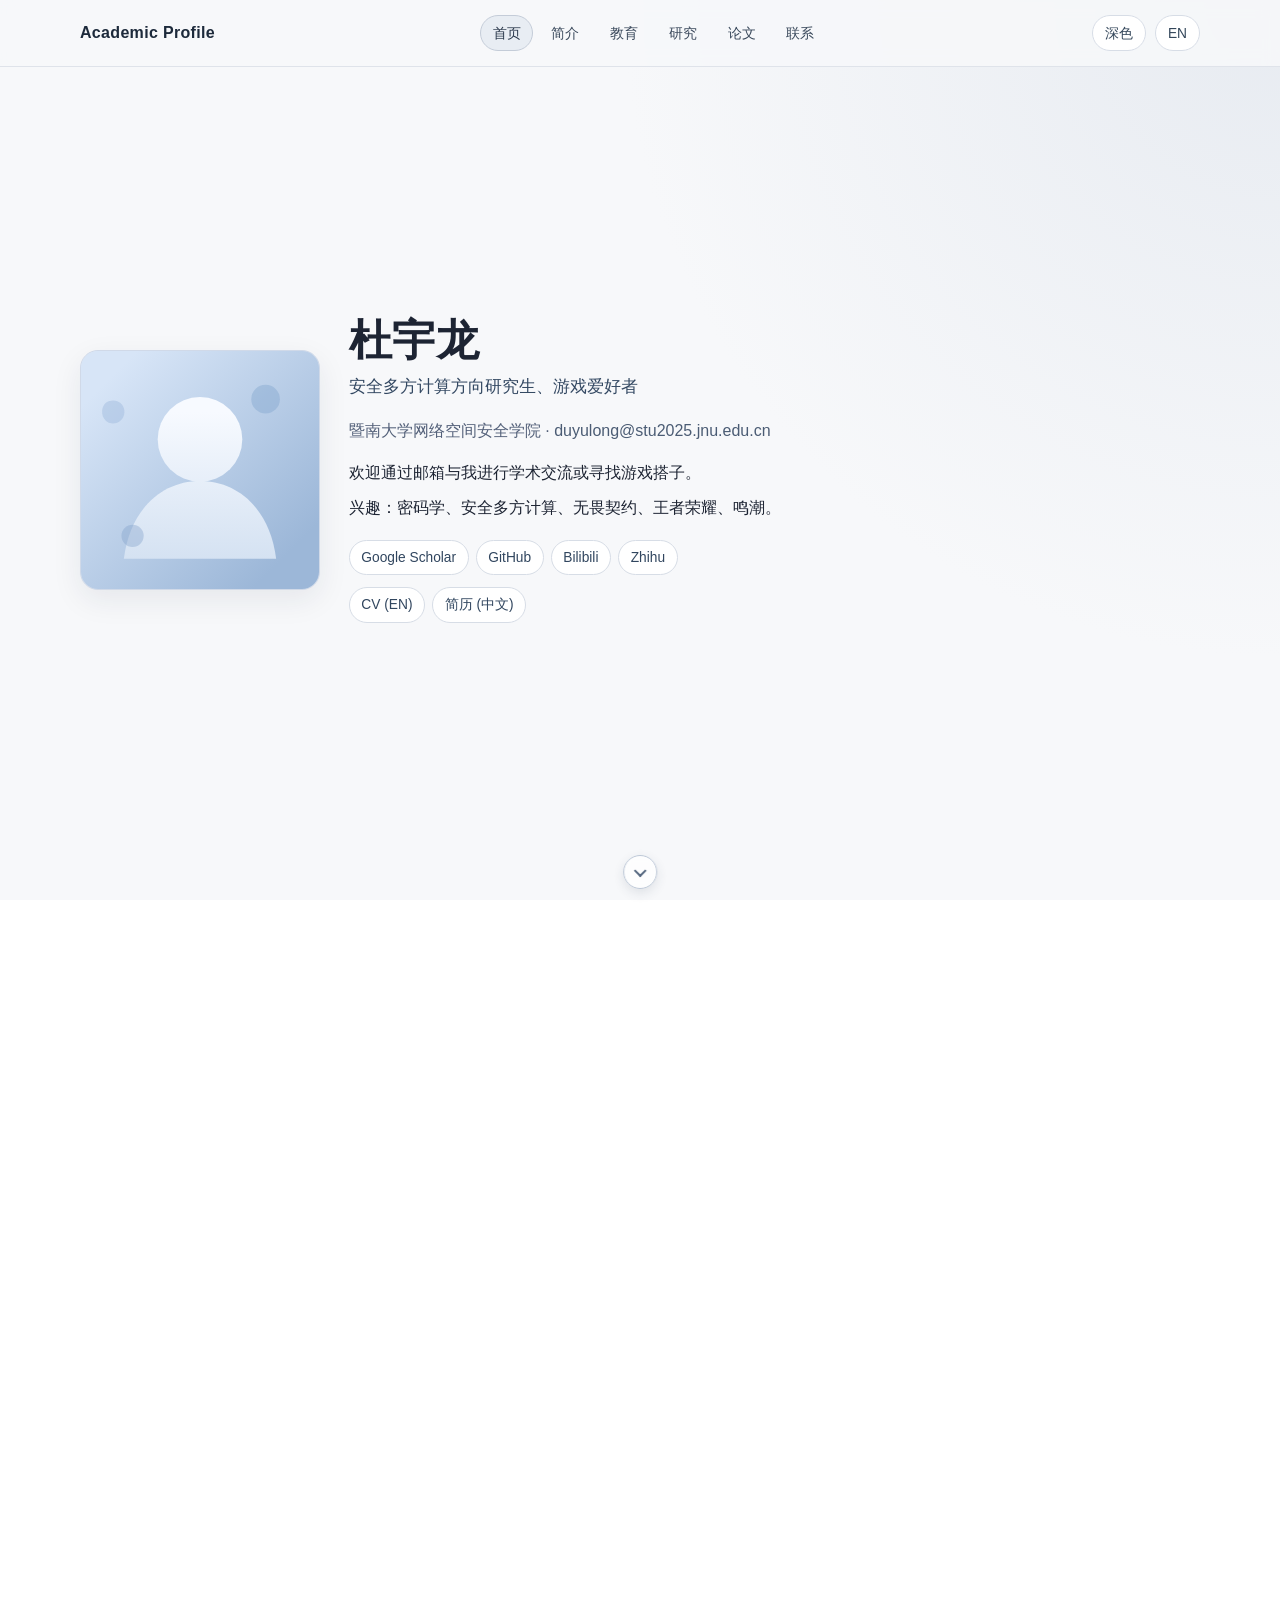
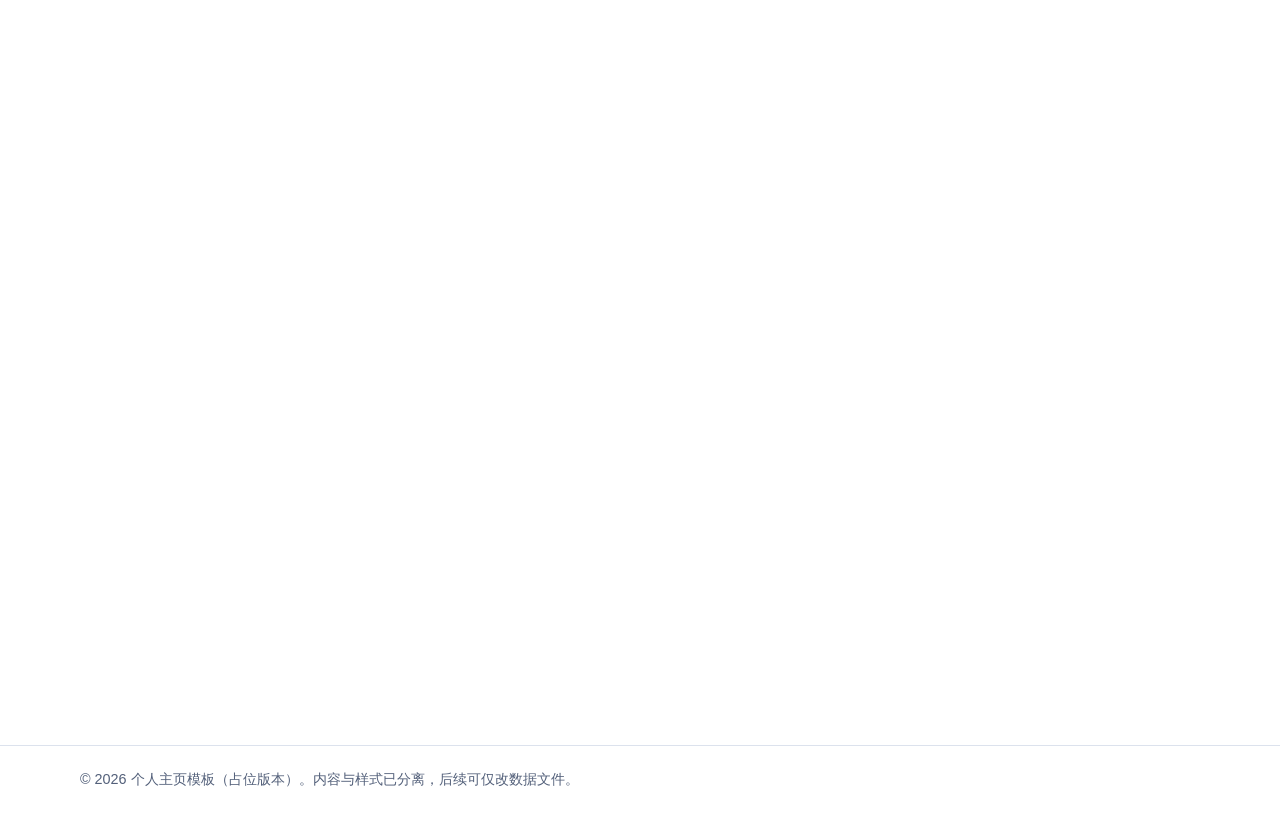
==== index.html @ 2ee60d87 "Add files via upload" ====
﻿<!doctype html>
<html lang="zh-CN">
  <head>
    <meta charset="UTF-8" />
    <meta name="viewport" content="width=device-width, initial-scale=1.0" />
    <title>Academic Homepage Template</title>
    <meta
      name="description"
      content="Academic personal homepage template with placeholder content."
    />
    <script>
      (function () {
        var theme = "light";
        try {
          var stored = localStorage.getItem("theme-preference");
          if (stored === "light" || stored === "dark") {
            theme = stored;
          }
        } catch (error) {}
        document.documentElement.setAttribute("data-theme", theme);
      })();
    </script>
    <link rel="icon" href="assets/images/profile-placeholder.svg" type="image/svg+xml" />
    <link rel="stylesheet" href="assets/css/styles.css?v=20260415m" />
  </head>
  <body>
    <div id="progress-bar" aria-hidden="true"></div>
    <a class="skip-link" href="#main-content">Skip to main content</a>

    <header class="site-header" id="top">
      <div class="container header-inner">
        <a class="brand" href="#hero" data-scroll-link>Academic Profile</a>
        <button
          class="menu-toggle"
          id="menu-toggle"
          aria-label="Toggle navigation menu"
          aria-expanded="false"
          aria-controls="site-nav"
        >
          Menu
        </button>
        <nav class="site-nav" id="site-nav" aria-label="Primary navigation">
          <ul class="nav-links" id="nav-links"></ul>
        </nav>
        <div class="header-actions">
          <button class="theme-toggle" id="theme-toggle" aria-label="Toggle color theme">
            Dark
          </button>
          <button class="lang-toggle" id="lang-toggle" aria-label="Toggle language">
            EN
          </button>
        </div>
      </div>
    </header>

    <main id="main-content">
      <section id="hero" class="section section-hero reveal">
        <div class="container" id="hero-root"></div>
        <a
          class="hero-scroll-hint"
          href="#about"
          data-scroll-link
          aria-label="Scroll to About Me section"
          title="Scroll to About Me"
        ></a>
      </section>

      <section id="about" class="section reveal">
        <div class="container section-shell" id="about-root"></div>
      </section>

      <section id="education" class="section reveal">
        <div class="container section-shell" id="education-root"></div>
      </section>

      <section id="projects" class="section reveal">
        <div class="container section-shell" id="projects-root"></div>
      </section>

      <section id="publications" class="section reveal">
        <div class="container section-shell" id="publications-root"></div>
      </section>

      <section id="location" class="section reveal">
        <div class="container section-shell" id="location-root"></div>
      </section>

      <section id="contact" class="section reveal">
        <div class="container section-shell" id="contact-root"></div>
      </section>
    </main>

    <footer class="site-footer">
      <div class="container" id="footer-root"></div>
    </footer>

    <script src="assets/js/content.js?v=20260415m" defer></script>
    <script src="assets/js/main.js?v=20260415n" defer></script>
  </body>
</html>
---- assets/css/styles.css ----
:root {
  --bg: #f7f8fa;
  --bg-soft: #ffffff;
  --bg-muted: #f0f2f5;
  --text: #1d2433;
  --text-muted: #5e6675;
  --line: #d7dde6;
  --accent: #4b5c74;
  --accent-soft: #e8edf3;
  --shadow: 0 10px 30px rgba(31, 42, 65, 0.08);
  --radius: 14px;
  --container-width: 70em;
  --reading-line-height: 1.68;
  --header-height: 4.15rem;
}

*,
*::before,
*::after {
  box-sizing: border-box;
}

html {
  scroll-behavior: smooth;
}

body {
  margin: 0;
  color: var(--text);
  background: radial-gradient(circle at top right, #e7ebf1 0%, var(--bg) 42%) fixed;
  font-family: "Source Serif 4", Georgia, serif;
  line-height: var(--reading-line-height);
}
html:lang(zh-CN) body,
html:lang(zh) body {
  font-family: "Source Serif 4", Georgia, "SimSun", "Songti SC", "STSong", serif;
}

a {
  color: var(--accent);
  text-decoration: none;
}

a:hover {
  text-decoration: underline;
}

button,
input {
  font: inherit;
}

.container {
  width: min(var(--container-width), calc(100% - 2.5rem));
  margin: 0 auto;
}

.skip-link {
  position: absolute;
  left: -9999px;
  top: auto;
}

.skip-link:focus {
  left: 0.75rem;
  top: 0.75rem;
  z-index: 10001;
  background: #fff;
  border: 1px solid var(--line);
  border-radius: 8px;
  padding: 0.4rem 0.7rem;
}

#progress-bar {
  position: fixed;
  top: 0;
  left: 0;
  height: 3px;
  width: 100%;
  transform: scaleX(0);
  transform-origin: 0 50%;
  will-change: transform;
  z-index: 10000;
  background: linear-gradient(90deg, #6e7785, #a7afbb);
}

#click-particle-layer {
  position: fixed;
  inset: 0;
  width: 100%;
  height: 100%;
  pointer-events: none;
  z-index: 10001;
}

.site-header {
  position: sticky;
  top: 0;
  z-index: 1000;
  backdrop-filter: blur(8px);
  background: rgba(247, 248, 250, 0.9);
  border-bottom: 1px solid rgba(215, 221, 230, 0.75);
}

.header-inner {
  display: grid;
  grid-template-columns: auto 1fr auto;
  align-items: center;
  gap: 1rem;
  min-height: 4.15rem;
}

.brand {
  font-family: "Noto Sans SC", "Segoe UI", sans-serif;
  font-size: 1rem;
  letter-spacing: 0.02em;
  font-weight: 650;
  color: #1d2a3b;
}

.menu-toggle {
  display: none;
  border: 1px solid var(--line);
  background: #fff;
  border-radius: 8px;
  padding: 0.3rem 0.65rem;
  color: #314154;
}

.site-nav {
  justify-self: center;
}

.nav-links {
  margin: 0;
  padding: 0;
  list-style: none;
  display: flex;
  align-items: center;
  gap: 0.4rem;
}

.nav-link {
  display: inline-block;
  border-radius: 999px;
  padding: 0.3rem 0.7rem;
  font-family: "Noto Sans SC", "Segoe UI", sans-serif;
  font-size: 0.9rem;
  color: #39485b;
  border: 1px solid transparent;
}

.nav-link:hover {
  text-decoration: none;
  border-color: var(--line);
  background: #fff;
}

.nav-link.is-active {
  background: var(--accent-soft);
  border-color: #c4ccd8;
  color: #2b394c;
}

.header-actions {
  display: flex;
  align-items: center;
  gap: 0.55rem;
}

.ghost-button,
.lang-toggle,
.theme-toggle {
  border: 1px solid var(--line);
  border-radius: 999px;
  background: #fff;
  color: #33465a;
  padding: 0.33rem 0.75rem;
  font-family: "Noto Sans SC", "Segoe UI", sans-serif;
  font-size: 0.86rem;
  --lang-hint-ring: rgba(140, 176, 226, 0.34);
}

.ghost-button:hover,
.lang-toggle:hover,
.theme-toggle:hover {
  text-decoration: none;
  background: var(--bg-muted);
}

.lang-toggle.lang-toggle-hint {
  animation: lang-toggle-nudge 1.05s ease-in-out 2;
}

@keyframes lang-toggle-nudge {
  0%,
  100% {
    transform: scale(1);
    box-shadow: 0 0 0 0 var(--lang-hint-ring);
  }
  35% {
    transform: scale(1.12);
    box-shadow: 0 0 0 0.34rem var(--lang-hint-ring);
  }
  65% {
    transform: scale(0.95);
    box-shadow: 0 0 0 0.08rem var(--lang-hint-ring);
  }
}

.section {
  padding: 2.3rem 0;
}

.section + .section {
  border-top: 1px solid rgba(214, 221, 234, 0.7);
}

.section-shell {
  display: grid;
  gap: 1rem;
}

.section-header {
  display: grid;
  gap: 0.35rem;
  margin-bottom: 0.8rem;
}

.section-title {
  margin: 0;
  font-size: clamp(1.35rem, 2.1vw, 1.7rem);
  line-height: 1.24;
}

.section-subtitle {
  margin: 0;
  color: var(--text-muted);
  font-size: 0.95rem;
  font-family: "Noto Sans SC", "Segoe UI", sans-serif;
}

.section-body p {
  margin: 0.55rem 0 0;
  color: #263349;
}

.section-list {
  margin: 0.7rem 0 0;
  padding-left: 1.2rem;
}

.section-list li {
  margin-top: 0.35rem;
  color: #2e3a4f;
}

.section-hero {
  min-height: calc(100vh - var(--header-height));
  min-height: calc(100dvh - var(--header-height));
  position: relative;
  display: flex;
  align-items: center;
  padding: 1.2rem 0 3rem;
}

.hero-scroll-hint {
  position: absolute;
  left: 50%;
  bottom: 0.75rem;
  transform: translateX(-50%);
  width: 2.1rem;
  height: 2.1rem;
  border-radius: 999px;
  border: 1px solid #bcc7d6;
  background: rgba(255, 255, 255, 0.72);
  box-shadow: 0 4px 12px rgba(41, 55, 81, 0.12);
  backdrop-filter: blur(5px);
  cursor: pointer;
  text-decoration: none;
  animation: hero-arrow-bob 1.45s ease-in-out infinite;
}

.hero-scroll-hint::before {
  content: "";
  position: absolute;
  left: 50%;
  top: 46%;
  width: 0.58rem;
  height: 0.58rem;
  border-right: 2px solid #53657e;
  border-bottom: 2px solid #53657e;
  transform: translate(-50%, -50%) rotate(45deg);
}

.hero-scroll-hint:hover {
  background: rgba(255, 255, 255, 0.94);
}


@keyframes hero-arrow-bob {
  0%,
  100% {
    transform: translateX(-50%) translateY(0);
  }
  50% {
    transform: translateX(-50%) translateY(4px);
  }
}

.hero-layout {
  display: grid;
  grid-template-columns: minmax(180px, 240px) minmax(0, 1fr);
  gap: 1.8rem;
  align-items: center;
}

.hero-avatar {
  width: 100%;
  border-radius: 18px;
  border: 1px solid #d0d9e8;
  box-shadow: var(--shadow);
  display: block;
  background: #dde6f3;
}

.hero-name {
  margin: 0;
  font-size: clamp(2rem, 4vw, 2.7rem);
  line-height: 1.1;
  letter-spacing: 0.01em;
}

.hero-role {
  margin-top: 0.5rem;
  color: #334862;
  font-size: 1.05rem;
}

.hero-contact {
  margin-top: 0.3rem;
  color: #536079;
  font-family: "Noto Sans SC", "Segoe UI", sans-serif;
}

.hero-summary {
  margin-top: 0.95rem;
}

.hero-summary p {
  margin: 0.5rem 0 0;
}

.social-list {
  margin: 1.1rem 0 0;
  padding: 0;
  list-style: none;
  display: flex;
  flex-wrap: wrap;
  gap: 0.45rem;
}

.social-list a,
.hero-cv a {
  display: inline-flex;
  align-items: center;
  border: 1px solid var(--line);
  background: #fff;
  border-radius: 999px;
  padding: 0.32rem 0.72rem;
  color: #31465f;
  font-family: "Noto Sans SC", "Segoe UI", sans-serif;
  font-size: 0.86rem;
}

.social-list a:hover,
.hero-cv a:hover {
  text-decoration: none;
  background: var(--bg-muted);
}

.hero-cv {
  margin-top: 0.75rem;
  display: flex;
  flex-wrap: wrap;
  gap: 0.45rem;
}

.card-grid {
  display: grid;
  gap: 0.85rem;
}

.card {
  background: var(--bg-soft);
  border: 1px solid var(--line);
  border-radius: var(--radius);
  padding: 0.9rem 1rem;
  box-shadow: 0 4px 18px rgba(20, 35, 60, 0.04);
}

.card-title {
  margin: 0;
  font-size: 1.02rem;
  line-height: 1.35;
}

.card-meta {
  margin-top: 0.25rem;
  color: #56647b;
  font-family: "Noto Sans SC", "Segoe UI", sans-serif;
  font-size: 0.9rem;
}

.timeline {
  position: relative;
  margin-top: 0.75rem;
  padding-left: 1.3rem;
}

.timeline::before {
  content: "";
  position: absolute;
  left: 0.36rem;
  top: 0.2rem;
  bottom: 0.2rem;
  width: 1px;
  background: #c5d2e8;
}

.timeline-item {
  position: relative;
  margin-top: 0.6rem;
  background: #fff;
  border: 1px solid var(--line);
  border-radius: var(--radius);
  padding: 0.8rem 0.9rem;
}

.timeline-item::before {
  content: "";
  position: absolute;
  left: -1.11rem;
  top: 1rem;
  width: 0.58rem;
  height: 0.58rem;
  border-radius: 50%;
  border: 1px solid #9eb6da;
  background: #fff;
}

.timeline-head {
  display: flex;
  flex-wrap: wrap;
  gap: 0.45rem;
  justify-content: space-between;
}

.timeline-school {
  display: flex;
  align-items: center;
  gap: 0.55rem;
  min-width: 0;
}

.school-title-wordmark {
  display: flex;
  align-items: center;
  gap: 0.36rem;
  line-height: 1.1;
}

.school-wordmark {
  display: block;
  width: auto;
  height: 1.4rem;
  object-fit: contain;
  filter: none;
}

.school-wordmark-jnu {
  height: 1.6rem;
}

.school-wordmark-swu {
  height: 1.34rem;
}

.school-tier {
  color: inherit;
  font-size: 1em;
  font-weight: inherit;
  line-height: inherit;
  font-family: inherit;
}

.school-emblem {
  width: 50px;
  height: 50px;
  flex: 0 0 50px;
  border-radius: 50%;
  border: 1px solid #b8c8e0;
  background: #fff;
  object-fit: contain;
  box-shadow: 0 2px 8px rgba(27, 38, 60, 0.12);
}

.timeline-date {
  color: #5c6980;
  font-family: "Noto Sans SC", "Segoe UI", sans-serif;
  font-size: 0.87rem;
}

.publication-panel {
  display: grid;
  gap: 0.9rem;
}

.publication-toolbar {
  display: grid;
  gap: 0.75rem;
}

.publication-stats {
  display: flex;
  flex-wrap: wrap;
  gap: 0.55rem;
}

.stat-pill {
  border-radius: 999px;
  background: #fff;
  border: 1px solid var(--line);
  padding: 0.3rem 0.7rem;
  font-family: "Noto Sans SC", "Segoe UI", sans-serif;
  font-size: 0.86rem;
}

.publication-search {
  width: 100%;
  border: 1px solid var(--line);
  border-radius: 10px;
  background: #fff;
  padding: 0.52rem 0.7rem;
}

.publication-search::placeholder {
  color: #7b8ca5;
}

.publication-search:focus,
.filter-btn:focus,
.lang-toggle:focus,
.theme-toggle:focus,
.ghost-button:focus,
.menu-toggle:focus,
.nav-link:focus,
.address-toggle:focus {
  outline: 2px solid #8cb0e2;
  outline-offset: 2px;
}

.filter-row {
  display: flex;
  flex-wrap: wrap;
  gap: 0.45rem;
}

.filter-btn {
  border: 1px solid var(--line);
  background: #fff;
  border-radius: 999px;
  padding: 0.28rem 0.7rem;
  font-family: "Noto Sans SC", "Segoe UI", sans-serif;
  font-size: 0.84rem;
  color: #334964;
}

.filter-btn.is-active {
  border-color: #c0c9d6;
  background: var(--accent-soft);
  color: #2b394c;
}

.pub-list {
  display: grid;
  gap: 0.6rem;
}

.publication-card {
  background: #fff;
  border: 1px solid var(--line);
  border-radius: var(--radius);
  padding: 0.9rem 1rem;
  display: grid;
  gap: 0.45rem;
}

.pub-head {
  display: flex;
  flex-wrap: wrap;
  gap: 0.45rem;
  align-items: center;
}

.pub-year,
.pub-type,
.pub-tag {
  border-radius: 999px;
  padding: 0.12rem 0.52rem;
  font-family: "Noto Sans SC", "Segoe UI", sans-serif;
  font-size: 0.78rem;
  border: 1px solid #cbd2de;
  background: #f2f5f9;
  color: #3e4d60;
}

.pub-links {
  display: flex;
  flex-wrap: wrap;
  gap: 0.45rem;
}

.pub-links a {
  font-family: "Noto Sans SC", "Segoe UI", sans-serif;
  font-size: 0.84rem;
}

.pub-empty {
  display: none;
  border: 1px dashed #c3cee0;
  border-radius: var(--radius);
  padding: 1rem;
  background: #fff;
  color: #5e6a80;
}

.pub-empty.is-visible {
  display: block;
}

.location-card {
  display: grid;
  gap: 0.75rem;
}

.address-toggle {
  width: fit-content;
  border: 1px solid var(--line);
  border-radius: 999px;
  background: #fff;
  color: #334962;
  padding: 0.28rem 0.7rem;
  font-family: "Noto Sans SC", "Segoe UI", sans-serif;
  font-size: 0.84rem;
}

.map-placeholder,
.map-embed {
  width: 100%;
  border-radius: var(--radius);
  border: 1px solid var(--line);
  box-shadow: 0 3px 12px rgba(27, 38, 60, 0.08);
  display: block;
}

.map-embed {
  min-height: 300px;
  border: 1px solid var(--line);
  background: #eef2f8;
}
.map-embed-crop {
  --map-crop-top: 30%;
  --map-crop-bottom: 25%;
  --map-crop-side: 35%;
  position: relative;
  width: 100%;
  min-height: 425px;
  border-radius: var(--radius);
  border: 1px solid var(--line);
  box-shadow: 0 3px 12px rgba(27, 38, 60, 0.08);
  background: #eef2f8;
  overflow: hidden;
}

.map-embed--inner {
  position: absolute;
  top: calc(var(--map-crop-top) * -1);
  left: calc(var(--map-crop-side) * -1);
  width: calc(100% + var(--map-crop-side) + var(--map-crop-side));
  height: calc(100% + var(--map-crop-top) + var(--map-crop-bottom));
  min-height: 0;
  border: 0;
  border-radius: 0;
  box-shadow: none;
}

.amap-interactive-map {
  position: relative;
  overflow: hidden;
}

.amap-interactive-map .leaflet-container {
  width: 100%;
  height: 100%;
  border-radius: inherit;
  background: #e9eff8;
  font-family: "Noto Sans SC", "Segoe UI", sans-serif;
}

.map-embed-frame {
  width: 100%;
  height: 100%;
  min-height: inherit;
  border: 0;
  border-radius: inherit;
  display: block;
}

.map-loading,
.map-fallback-text {
  min-height: inherit;
  height: 100%;
  display: flex;
  align-items: center;
  justify-content: center;
  margin: 0;
  color: #596880;
  font-family: "Noto Sans SC", "Segoe UI", sans-serif;
  font-size: 0.9rem;
}

.map-actions {
  margin: 0;
}

.map-open-link {
  display: inline-flex;
  align-items: center;
  gap: 0.35rem;
  border: 1px solid var(--line);
  border-radius: 999px;
  background: #fff;
  color: #334962;
  padding: 0.28rem 0.75rem;
  font-family: "Noto Sans SC", "Segoe UI", sans-serif;
  font-size: 0.84rem;
  text-decoration: none;
}

.map-open-link:hover {
  background: var(--bg-muted);
  text-decoration: none;
}

.contact-grid {
  display: grid;
  grid-template-columns: repeat(2, minmax(0, 1fr));
  gap: 0.6rem;
}

.contact-item {
  background: #fff;
  border: 1px solid var(--line);
  border-radius: var(--radius);
  padding: 0.75rem 0.85rem;
}

.contact-label {
  margin: 0;
  font-family: "Noto Sans SC", "Segoe UI", sans-serif;
  font-size: 0.82rem;
  color: #61708a;
}

.contact-value {
  margin: 0.2rem 0 0;
  color: #1f3046;
}

.site-footer {
  border-top: 1px solid rgba(214, 221, 234, 0.85);
  padding: 1.3rem 0 1.9rem;
}

.site-footer p {
  margin: 0;
  color: #53607a;
  font-family: "Noto Sans SC", "Segoe UI", sans-serif;
  font-size: 0.9rem;
}

.muted {
  color: var(--text-muted);
}

.hidden {
  display: none !important;
}

.reveal {
  opacity: 0;
  transform: translateY(18px);
  transition: opacity 0.45s ease, transform 0.45s ease;
}

.reveal.is-visible {
  opacity: 1;
  transform: none;
}

@media (max-width: 1024px) {
  .header-inner {
    grid-template-columns: auto auto 1fr;
  }

  .menu-toggle {
    display: inline-flex;
    justify-self: start;
  }

  .site-nav {
    grid-column: 1 / -1;
    justify-self: stretch;
    display: none;
    padding-bottom: 0.75rem;
  }

  .site-header.menu-open .site-nav {
    display: block;
  }

  .nav-links {
    flex-wrap: wrap;
  }

  .header-actions {
    justify-self: end;
  }
}

@media (max-width: 768px) {
  .container {
    width: min(var(--container-width), calc(100% - 1.6rem));
  }

  .hero-layout {
    grid-template-columns: 1fr;
  }

  .hero-avatar-wrap {
    max-width: 220px;
  }

  .contact-grid {
    grid-template-columns: 1fr;
  }

  .map-embed {
    min-height: 240px;
  }

  .map-embed-crop {
    --map-crop-top: 30%;
    --map-crop-bottom: 23%;
    --map-crop-side: 13%;
    min-height: 320px;
  }

  .school-emblem {
    width: 36px;
    height: 36px;
    flex-basis: 36px;
  }

  .school-wordmark {
    height: 1.16rem;
  }

  .school-wordmark-jnu {
    height: 1.3rem;
  }

  .school-wordmark-swu {
    height: 1.16rem;
  }

}

@media (max-width: 560px) {
  .header-actions {
    gap: 0.4rem;
  }

  .ghost-button,
  .lang-toggle,
  .theme-toggle {
    padding: 0.28rem 0.58rem;
    font-size: 0.8rem;
  }

  .section {
    padding: 1.85rem 0;
  }
}

@media (prefers-reduced-motion: reduce) {
  html {
    scroll-behavior: auto;
  }

  #progress-bar,
  .reveal {
    transition: none;
  }

}





.menu-toggle,
.ghost-button,
.lang-toggle,
.theme-toggle,
.nav-link,
.card,
.timeline-item,
.publication-card,
.contact-item,
.stat-pill,
.publication-search,
.filter-btn,
.address-toggle,
.social-list a,
.hero-cv a,
.site-header,
body {
  transition: background-color 0.25s ease, color 0.25s ease, border-color 0.25s ease, box-shadow 0.25s ease;
}

html[data-theme="dark"] body {
  color: #e2e9f5;
  background: radial-gradient(circle at top right, #2a4169 0%, #0e1728 45%) fixed;
}

html[data-theme="dark"] a {
  color: #a8cbff;
}

html[data-theme="dark"] #progress-bar {
  background: linear-gradient(90deg, #4a74ab, #7ea3d5);
}

html[data-theme="dark"] .site-header {
  background: rgba(12, 18, 30, 0.84);
  border-bottom: 1px solid rgba(70, 90, 125, 0.6);
}

html[data-theme="dark"] .brand {
  color: #e8f0ff;
}

html[data-theme="dark"] .menu-toggle,
html[data-theme="dark"] .ghost-button,
html[data-theme="dark"] .lang-toggle,
html[data-theme="dark"] .theme-toggle,
html[data-theme="dark"] .social-list a,
html[data-theme="dark"] .hero-cv a,
html[data-theme="dark"] .filter-btn,
html[data-theme="dark"] .address-toggle,
html[data-theme="dark"] .publication-search,
html[data-theme="dark"] .stat-pill {
  background: #1a2740;
  border-color: #364867;
  color: #d3def4;
}

html[data-theme="dark"] .lang-toggle {
  --lang-hint-ring: rgba(126, 163, 213, 0.42);
}

html[data-theme="dark"] .publication-search::placeholder {
  color: #9cb0d1;
}

html[data-theme="dark"] .nav-link {
  color: #c5d1e8;
}

html[data-theme="dark"] .nav-link:hover {
  background: #202f4a;
  border-color: #3a4e71;
}

html[data-theme="dark"] .nav-link.is-active {
  background: #2c4063;
  border-color: #4f6f9f;
  color: #e3edff;
}

html[data-theme="dark"] .hero-scroll-hint {
  border-color: #4f6488;
  background: rgba(21, 33, 53, 0.72);
  box-shadow: 0 6px 16px rgba(5, 11, 20, 0.34);
}

html[data-theme="dark"] .hero-scroll-hint::before {
  border-right-color: #b7c8e5;
  border-bottom-color: #b7c8e5;
}

html[data-theme="dark"] .hero-scroll-hint:hover {
  background: rgba(30, 46, 72, 0.9);
}

html[data-theme="dark"] .section + .section {
  border-top: 1px solid rgba(70, 90, 125, 0.5);
}

html[data-theme="dark"] .section-body p,
html[data-theme="dark"] .section-list li,
html[data-theme="dark"] .hero-role,
html[data-theme="dark"] .hero-contact,
html[data-theme="dark"] .card-meta,
html[data-theme="dark"] .timeline-date,
html[data-theme="dark"] .contact-label,
html[data-theme="dark"] .site-footer p {
  color: #aebdd8;
}

html[data-theme="dark"] .card,
html[data-theme="dark"] .timeline-item,
html[data-theme="dark"] .publication-card,
html[data-theme="dark"] .contact-item,
html[data-theme="dark"] .pub-empty {
  background: #172236;
  border-color: #33445f;
}

html[data-theme="dark"] .timeline::before {
  background: #47638d;
}

html[data-theme="dark"] .timeline-item::before {
  border-color: #5f81b7;
  background: #172236;
}

html[data-theme="dark"] .school-emblem {
  border-color: #b8c8e0;
  background: #fff;
  filter: none !important;
  opacity: 1;
}

html[data-theme="dark"] .school-wordmark {
  filter: brightness(0) invert(1);
  opacity: 0.96;
}

html[data-theme="dark"] .hero-avatar {
  background: #243651;
  border-color: #405879;
  box-shadow: 0 12px 28px rgba(5, 10, 20, 0.38);
}

html[data-theme="dark"] .map-placeholder,
html[data-theme="dark"] .map-embed,
html[data-theme="dark"] .map-embed-crop {
  border-color: #33445f;
  box-shadow: 0 8px 18px rgba(4, 8, 16, 0.35);
}

html[data-theme="dark"] .amap-interactive-map .leaflet-container {
  background: #1a2a42;
}

html[data-theme="dark"] .map-loading,
html[data-theme="dark"] .map-fallback-text {
  color: #b5c5df;
}

html[data-theme="dark"] .map-open-link {
  background: #1a2740;
  border-color: #364867;
  color: #d3def4;
}

html[data-theme="dark"] .map-open-link:hover {
  background: #223454;
}

html[data-theme="dark"] .pub-year,
html[data-theme="dark"] .pub-type,
html[data-theme="dark"] .pub-tag {
  border-color: #4b6b9b;
  background: #2a3f61;
  color: #d8e6ff;
}

html[data-theme="dark"] .site-footer {
  border-top: 1px solid rgba(70, 90, 125, 0.55);
}
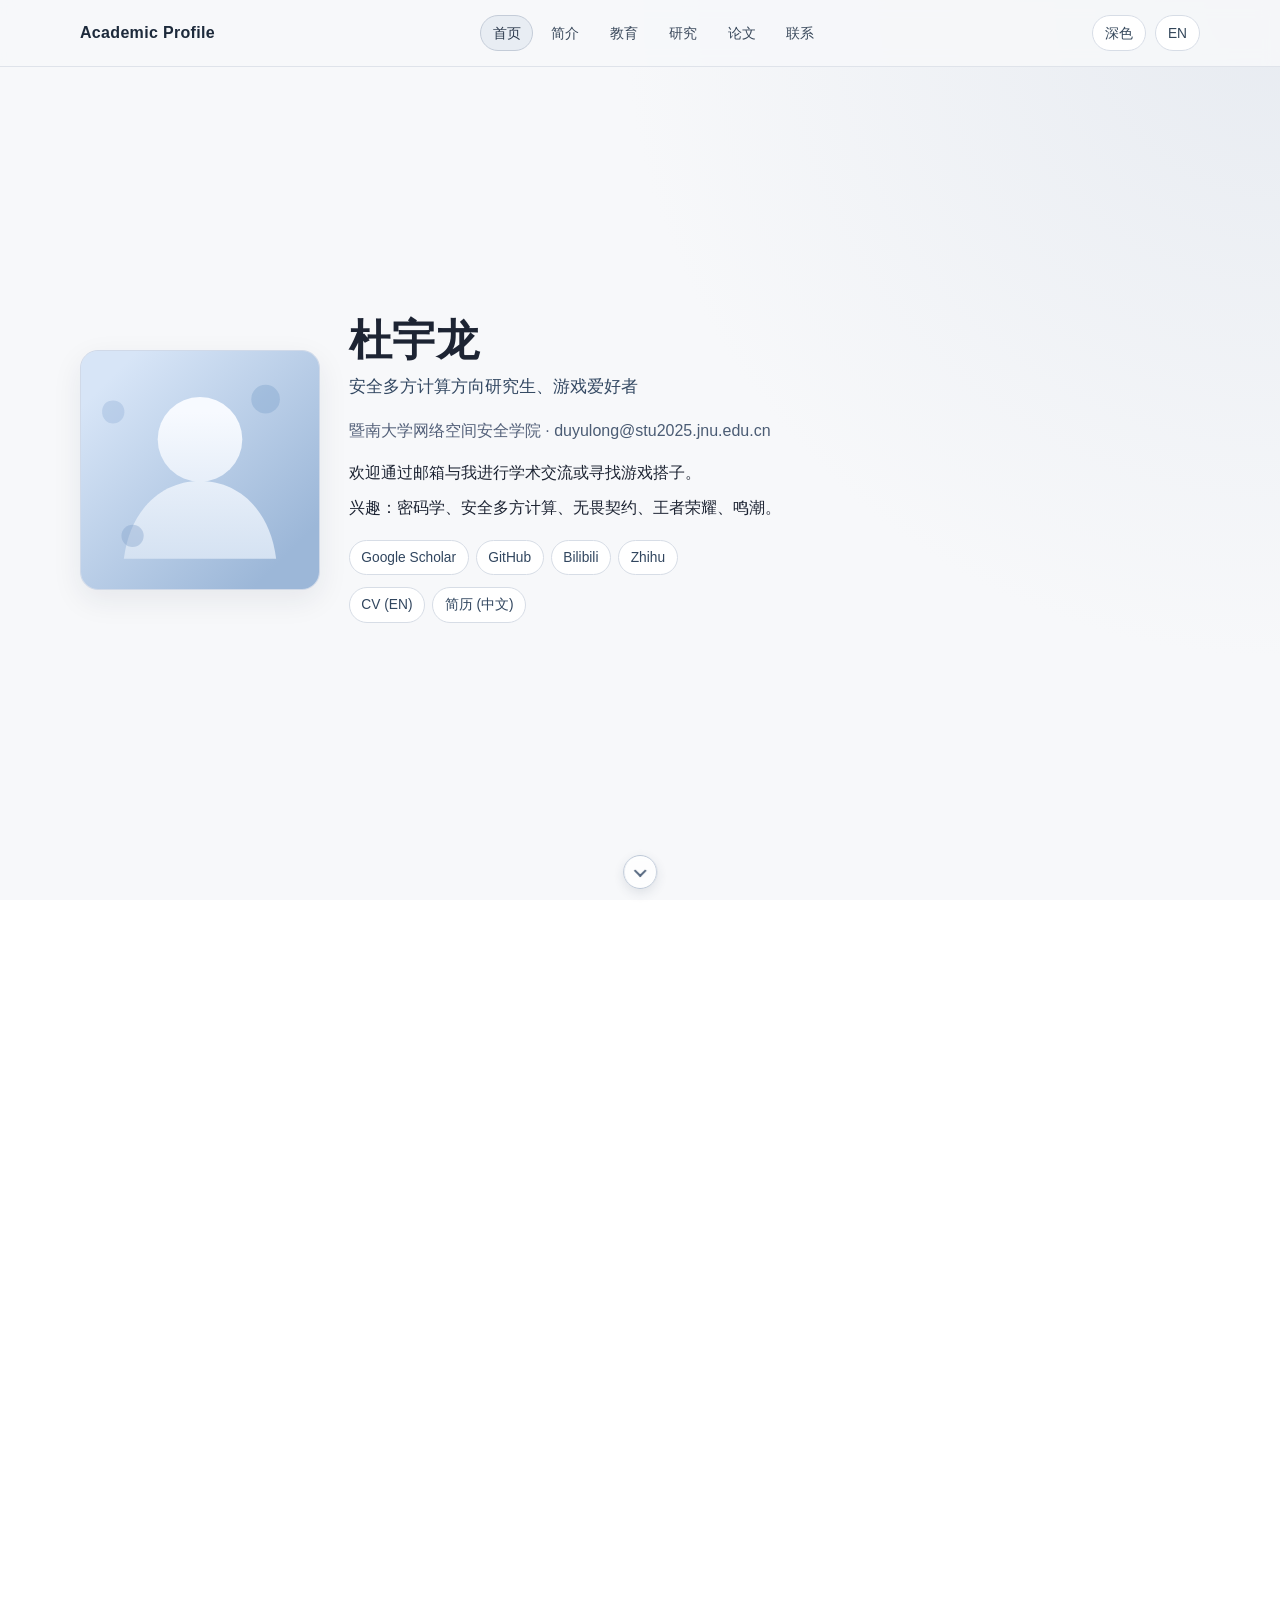
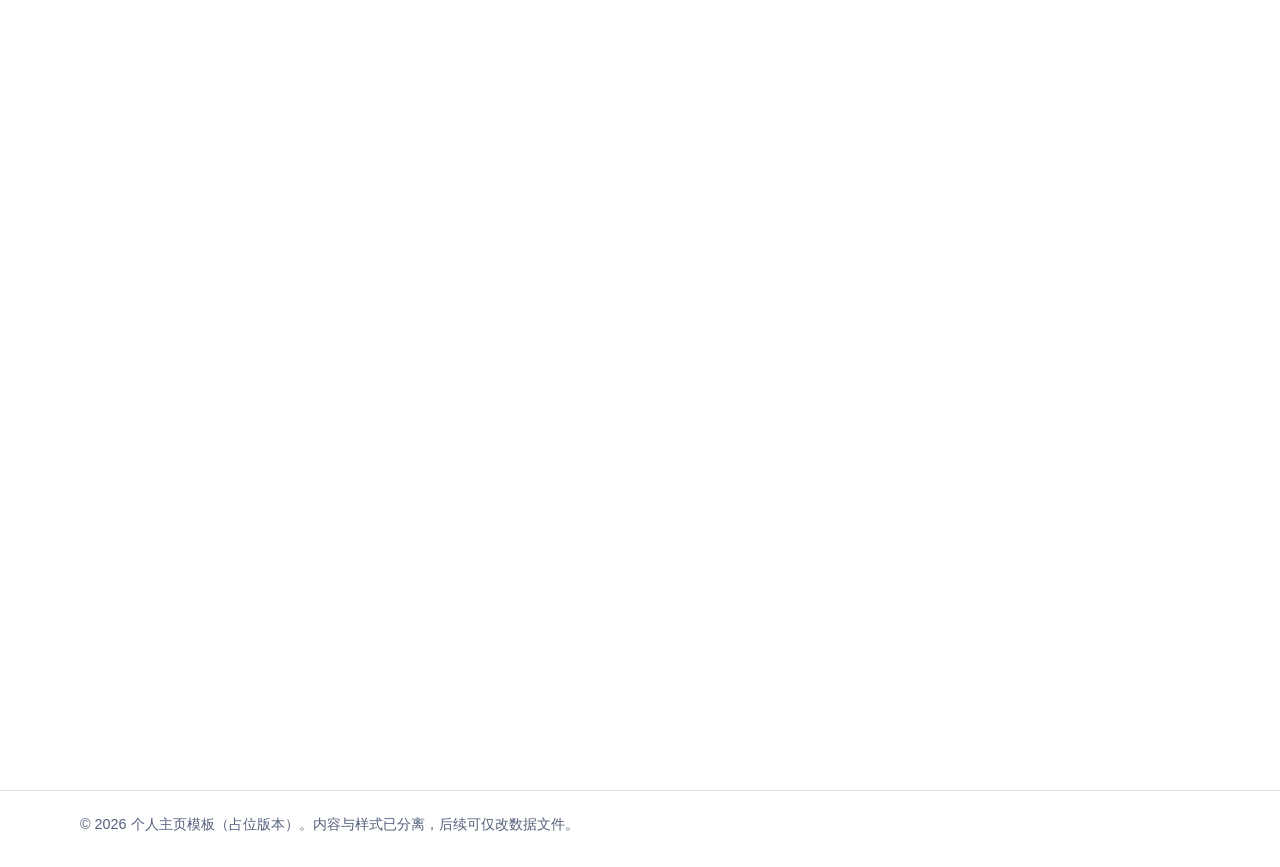
==== commit 31ae5aed: "Switch Chinese location map to AMap" ====
--- a/index.html
+++ b/index.html
@@ -20,8 +20,8 @@
         document.documentElement.setAttribute("data-theme", theme);
       })();
     </script>
-    <link rel="icon" href="assets/images/profile-placeholder.svg" type="image/svg+xml" />
-    <link rel="stylesheet" href="assets/css/styles.css?v=20260415m" />
+    <link rel="icon" href="assets/images/profile-placeholder.svg" type="image/svg+xml" />
+    <link rel="stylesheet" href="assets/css/styles.css?v=20260509f" />
   </head>
   <body>
     <div id="progress-bar" aria-hidden="true"></div>
@@ -46,8 +46,8 @@
           <button class="theme-toggle" id="theme-toggle" aria-label="Toggle color theme">
             Dark
           </button>
-          <button class="lang-toggle" id="lang-toggle" aria-label="Toggle language">
-            EN
+          <button class="lang-toggle" id="lang-toggle" aria-label="Toggle language">
+            EN
           </button>
         </div>
       </div>
@@ -94,10 +94,10 @@
       <div class="container" id="footer-root"></div>
     </footer>
 
-    <script src="assets/js/content.js?v=20260415m" defer></script>
-    <script src="assets/js/main.js?v=20260415n" defer></script>
+    <script src="assets/js/content.js?v=20260509f" defer></script>
+    <script src="assets/js/main.js?v=20260509f" defer></script>
   </body>
 </html>
-
-
-
+
+
+
--- a/assets/css/styles.css
+++ b/assets/css/styles.css
@@ -698,14 +698,55 @@
 .amap-interactive-map {
   position: relative;
   overflow: hidden;
-}
-
-.amap-interactive-map .leaflet-container {
+  min-height: 425px;
+}
+
+.amap-interactive-map .leaflet-container,
+.amap-interactive-map .amap-container {
   width: 100%;
-  height: 100%;
+  height: 100% !important;
+  min-height: inherit;
   border-radius: inherit;
   background: #e9eff8;
   font-family: "Noto Sans SC", "Segoe UI", sans-serif;
+}
+
+.amap-interactive-map .amap-maps {
+  border-radius: inherit;
+}
+
+.amap-location-pin {
+  position: relative;
+  display: block;
+  width: 24px;
+  height: 34px;
+  filter: drop-shadow(0 3px 5px rgba(20, 32, 52, 0.28));
+}
+
+.amap-location-pin::before {
+  content: "";
+  position: absolute;
+  left: 50%;
+  top: 0;
+  width: 24px;
+  height: 24px;
+  border: 2px solid #ffffff;
+  border-radius: 50% 50% 50% 0;
+  background: #e23b32;
+  transform: translateX(-50%) rotate(-45deg);
+  box-sizing: border-box;
+}
+
+.amap-location-pin::after {
+  content: "";
+  position: absolute;
+  left: 50%;
+  top: 7px;
+  width: 8px;
+  height: 8px;
+  border-radius: 50%;
+  background: #ffffff;
+  transform: translateX(-50%);
 }
 
 .map-embed-frame {
@@ -1073,7 +1114,8 @@
   box-shadow: 0 8px 18px rgba(4, 8, 16, 0.35);
 }
 
-html[data-theme="dark"] .amap-interactive-map .leaflet-container {
+html[data-theme="dark"] .amap-interactive-map .leaflet-container,
+html[data-theme="dark"] .amap-interactive-map .amap-container {
   background: #1a2a42;
 }
 
@@ -1115,6 +1157,3 @@
 
 
 
-
-
-
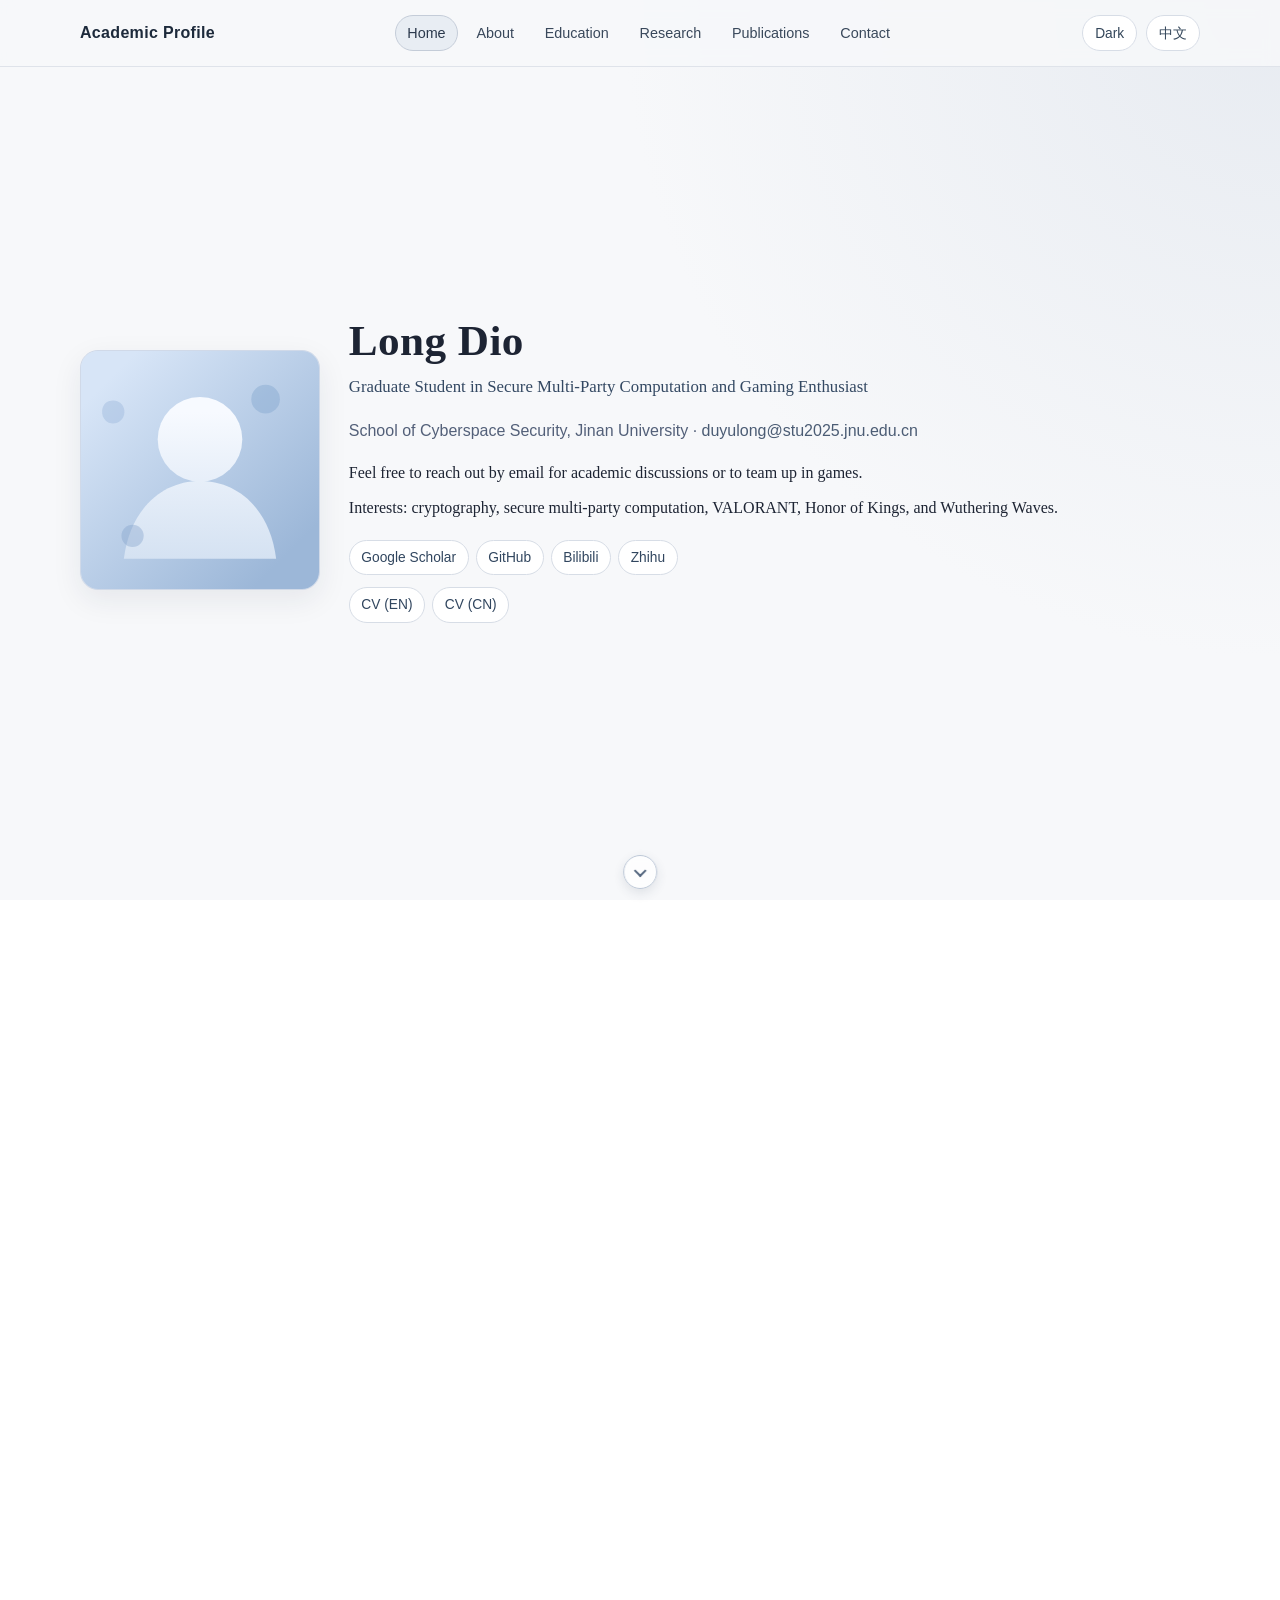
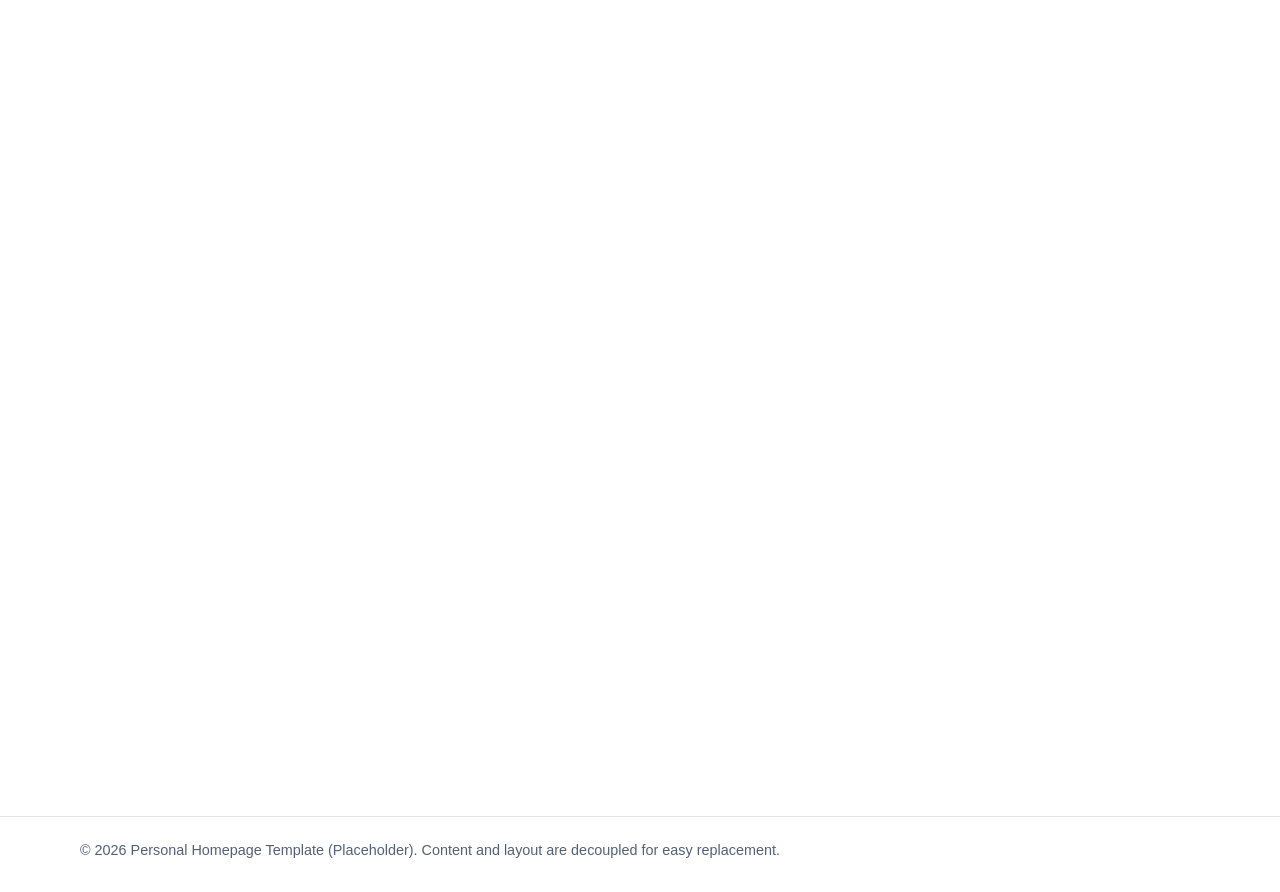
==== commit e01aaa26: "Respect browser language preference" ====
--- a/index.html
+++ b/index.html
@@ -95,7 +95,7 @@
     </footer>
 
     <script src="assets/js/content.js?v=20260509f" defer></script>
-    <script src="assets/js/main.js?v=20260509f" defer></script>
+    <script src="assets/js/main.js?v=20260606a" defer></script>
   </body>
 </html>
 
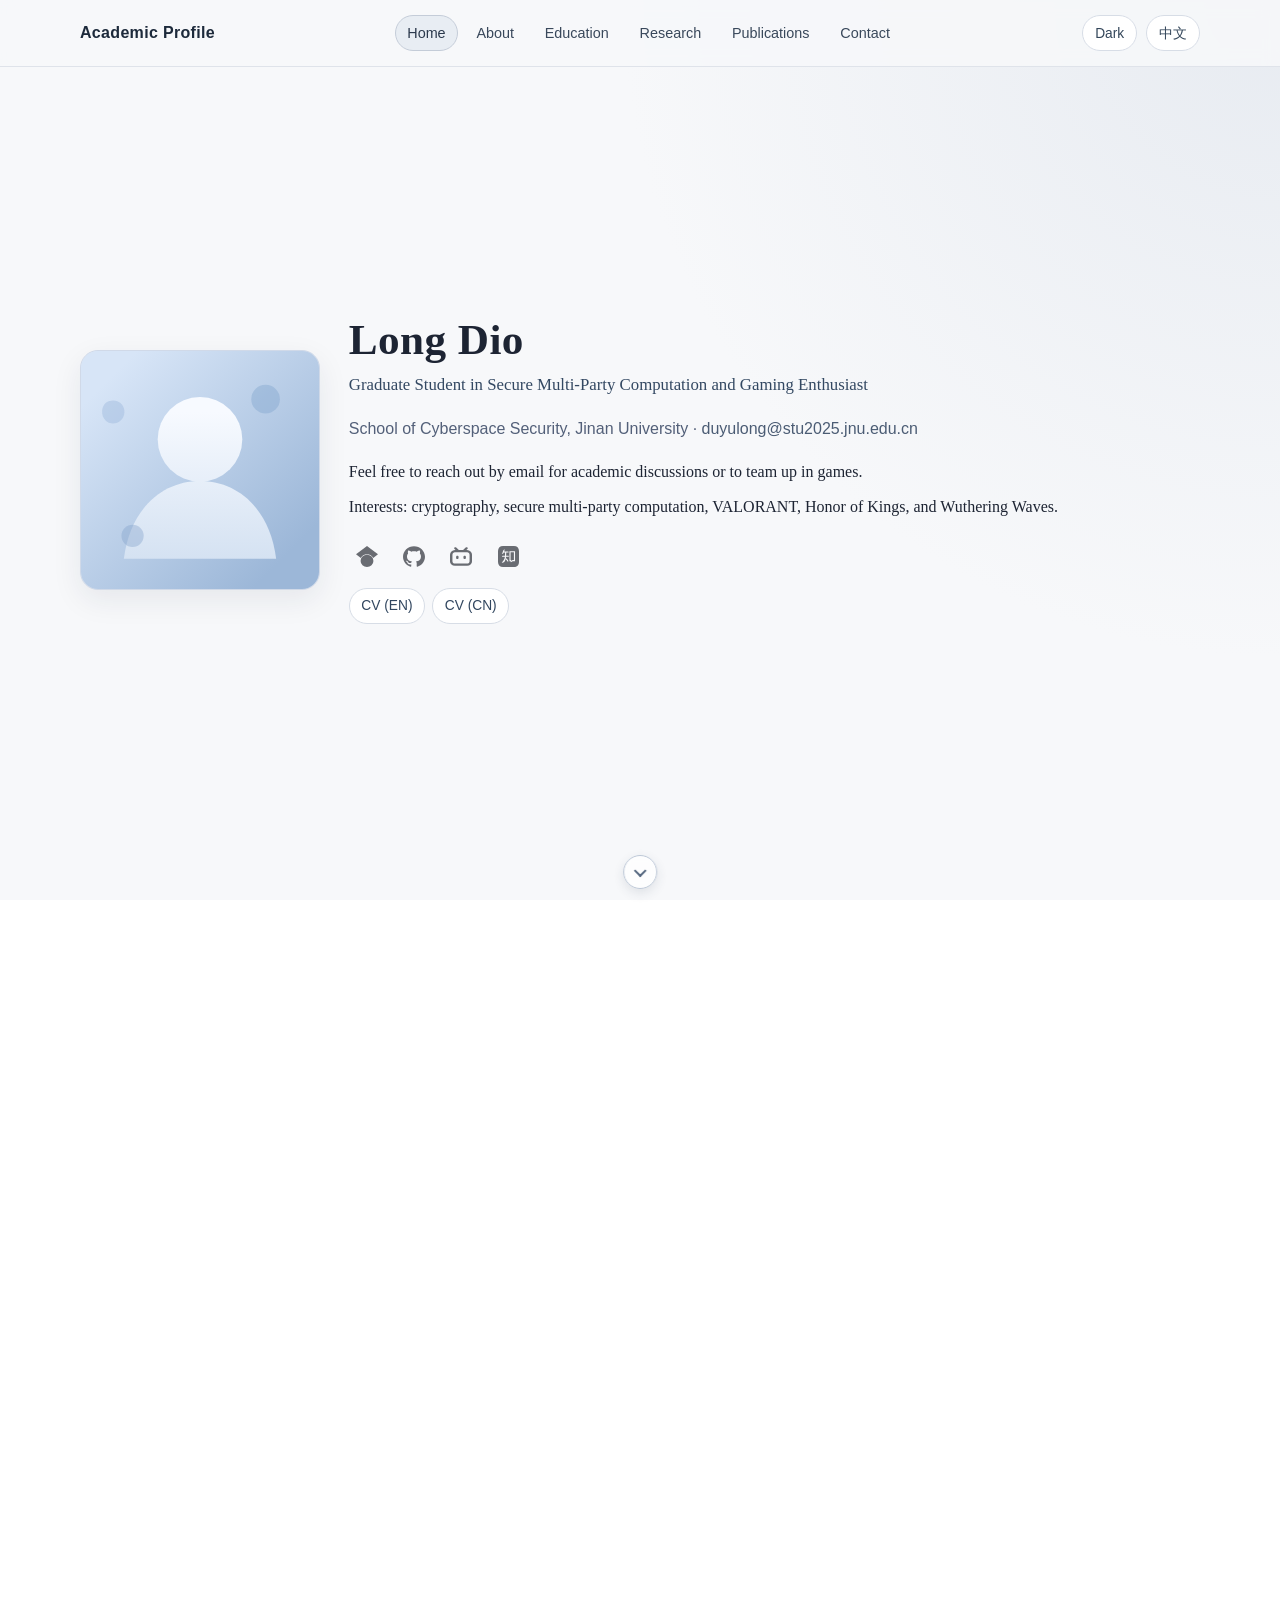
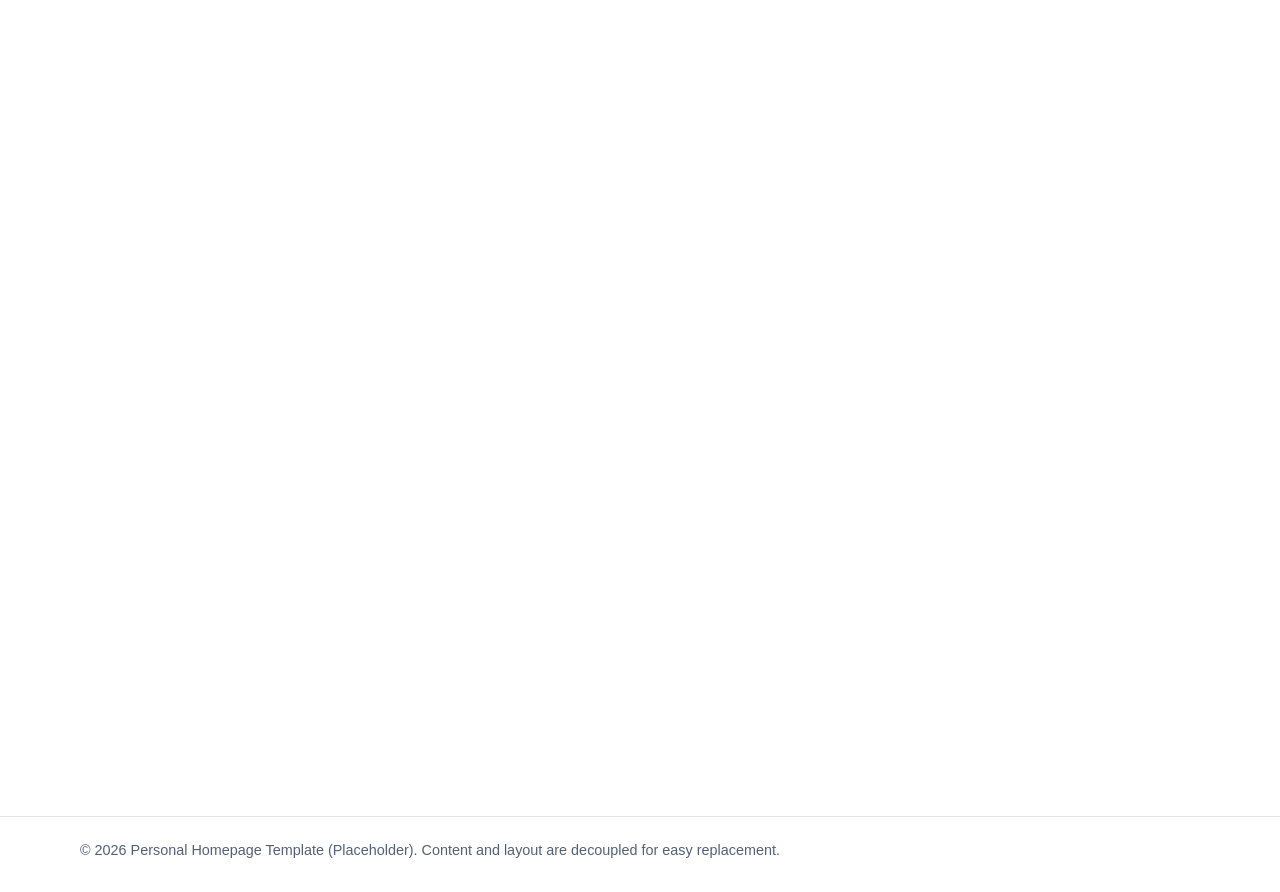
==== commit 16afcc84: "Use logo icons for social links" ====
--- a/index.html
+++ b/index.html
@@ -21,7 +21,7 @@
       })();
     </script>
     <link rel="icon" href="assets/images/profile-placeholder.svg" type="image/svg+xml" />
-    <link rel="stylesheet" href="assets/css/styles.css?v=20260509f" />
+    <link rel="stylesheet" href="assets/css/styles.css?v=20260606b" />
   </head>
   <body>
     <div id="progress-bar" aria-hidden="true"></div>
@@ -94,8 +94,8 @@
       <div class="container" id="footer-root"></div>
     </footer>
 
-    <script src="assets/js/content.js?v=20260509f" defer></script>
-    <script src="assets/js/main.js?v=20260606a" defer></script>
+    <script src="assets/js/content.js?v=20260606b" defer></script>
+    <script src="assets/js/main.js?v=20260606b" defer></script>
   </body>
 </html>
 
--- a/assets/css/styles.css
+++ b/assets/css/styles.css
@@ -357,10 +357,43 @@
   list-style: none;
   display: flex;
   flex-wrap: wrap;
-  gap: 0.45rem;
-}
-
-.social-list a,
+  gap: 0.7rem;
+}
+
+.social-link {
+  width: 2.25rem;
+  height: 2.25rem;
+  display: inline-flex;
+  align-items: center;
+  justify-content: center;
+  border-radius: 999px;
+  color: #5f6470;
+}
+
+.social-icon {
+  width: 1.35rem;
+  height: 1.35rem;
+  display: block;
+  opacity: 0.92;
+  filter: brightness(0) saturate(100%) invert(38%) sepia(6%) saturate(472%) hue-rotate(181deg) brightness(94%) contrast(86%);
+  transition: filter 0.2s ease, opacity 0.2s ease, transform 0.2s ease;
+}
+
+.social-label {
+  font-size: 0.82rem;
+}
+
+.social-link:hover {
+  text-decoration: none;
+  background: rgba(82, 94, 114, 0.08);
+}
+
+.social-link:hover .social-icon {
+  opacity: 1;
+  transform: translateY(-1px);
+  filter: brightness(0) saturate(100%) invert(22%) sepia(17%) saturate(817%) hue-rotate(174deg) brightness(93%) contrast(88%);
+}
+
 .hero-cv a {
   display: inline-flex;
   align-items: center;
@@ -373,7 +406,6 @@
   font-size: 0.86rem;
 }
 
-.social-list a:hover,
 .hero-cv a:hover {
   text-decoration: none;
   background: var(--bg-muted);
@@ -555,6 +587,7 @@
 .ghost-button:focus,
 .menu-toggle:focus,
 .nav-link:focus,
+.social-link:focus,
 .address-toggle:focus {
   outline: 2px solid #8cb0e2;
   outline-offset: 2px;
@@ -974,7 +1007,7 @@
 .publication-search,
 .filter-btn,
 .address-toggle,
-.social-list a,
+.social-link,
 .hero-cv a,
 .site-header,
 body {
@@ -1007,7 +1040,6 @@
 html[data-theme="dark"] .ghost-button,
 html[data-theme="dark"] .lang-toggle,
 html[data-theme="dark"] .theme-toggle,
-html[data-theme="dark"] .social-list a,
 html[data-theme="dark"] .hero-cv a,
 html[data-theme="dark"] .filter-btn,
 html[data-theme="dark"] .address-toggle,
@@ -1016,6 +1048,22 @@
   background: #1a2740;
   border-color: #364867;
   color: #d3def4;
+}
+
+html[data-theme="dark"] .social-link {
+  color: #b7c2d6;
+}
+
+html[data-theme="dark"] .social-icon {
+  filter: brightness(0) saturate(100%) invert(75%) sepia(10%) saturate(506%) hue-rotate(181deg) brightness(89%) contrast(87%);
+}
+
+html[data-theme="dark"] .social-link:hover {
+  background: rgba(183, 194, 214, 0.12);
+}
+
+html[data-theme="dark"] .social-link:hover .social-icon {
+  filter: brightness(0) saturate(100%) invert(91%) sepia(9%) saturate(515%) hue-rotate(180deg) brightness(102%) contrast(97%);
 }
 
 html[data-theme="dark"] .lang-toggle {
@@ -1155,5 +1203,3 @@
 
 
 
-
-
